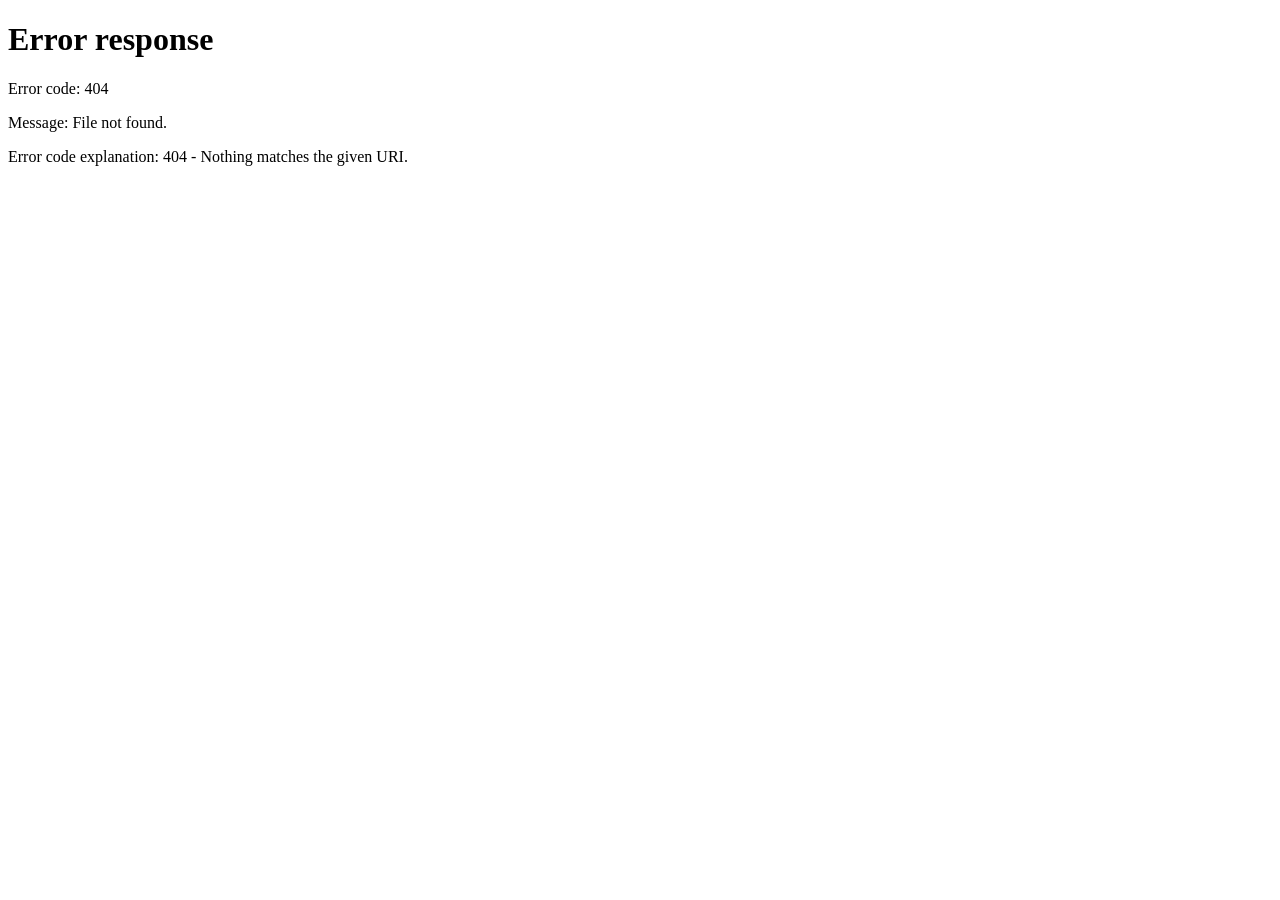
==== services/index.html @ 474b0124 "Add files via upload" ====
<!DOCTYPE html>
<html>
<head>
<meta charset="utf-8">
<title>Redirecting to SynapseGrid Services...</title>
<script>
  const SLUGS = {
    software: 'custom-software',
    cloud: 'cloud-devops',
    security: 'cybersecurity',
    data: 'data-ai',
    consulting: 'it-consulting',
    support: 'managed-it-support'
  };
  const p = new URLSearchParams(location.search).get('s');
  const target = SLUGS[p] || 'custom-software';
  location.replace(target + '/' + (location.search || '') + (location.hash || ''));
</script>
</head>
<body>
<p>Redirecting to <a href="custom-software/">SynapseGrid Services</a>...</p>
</body>
</html>
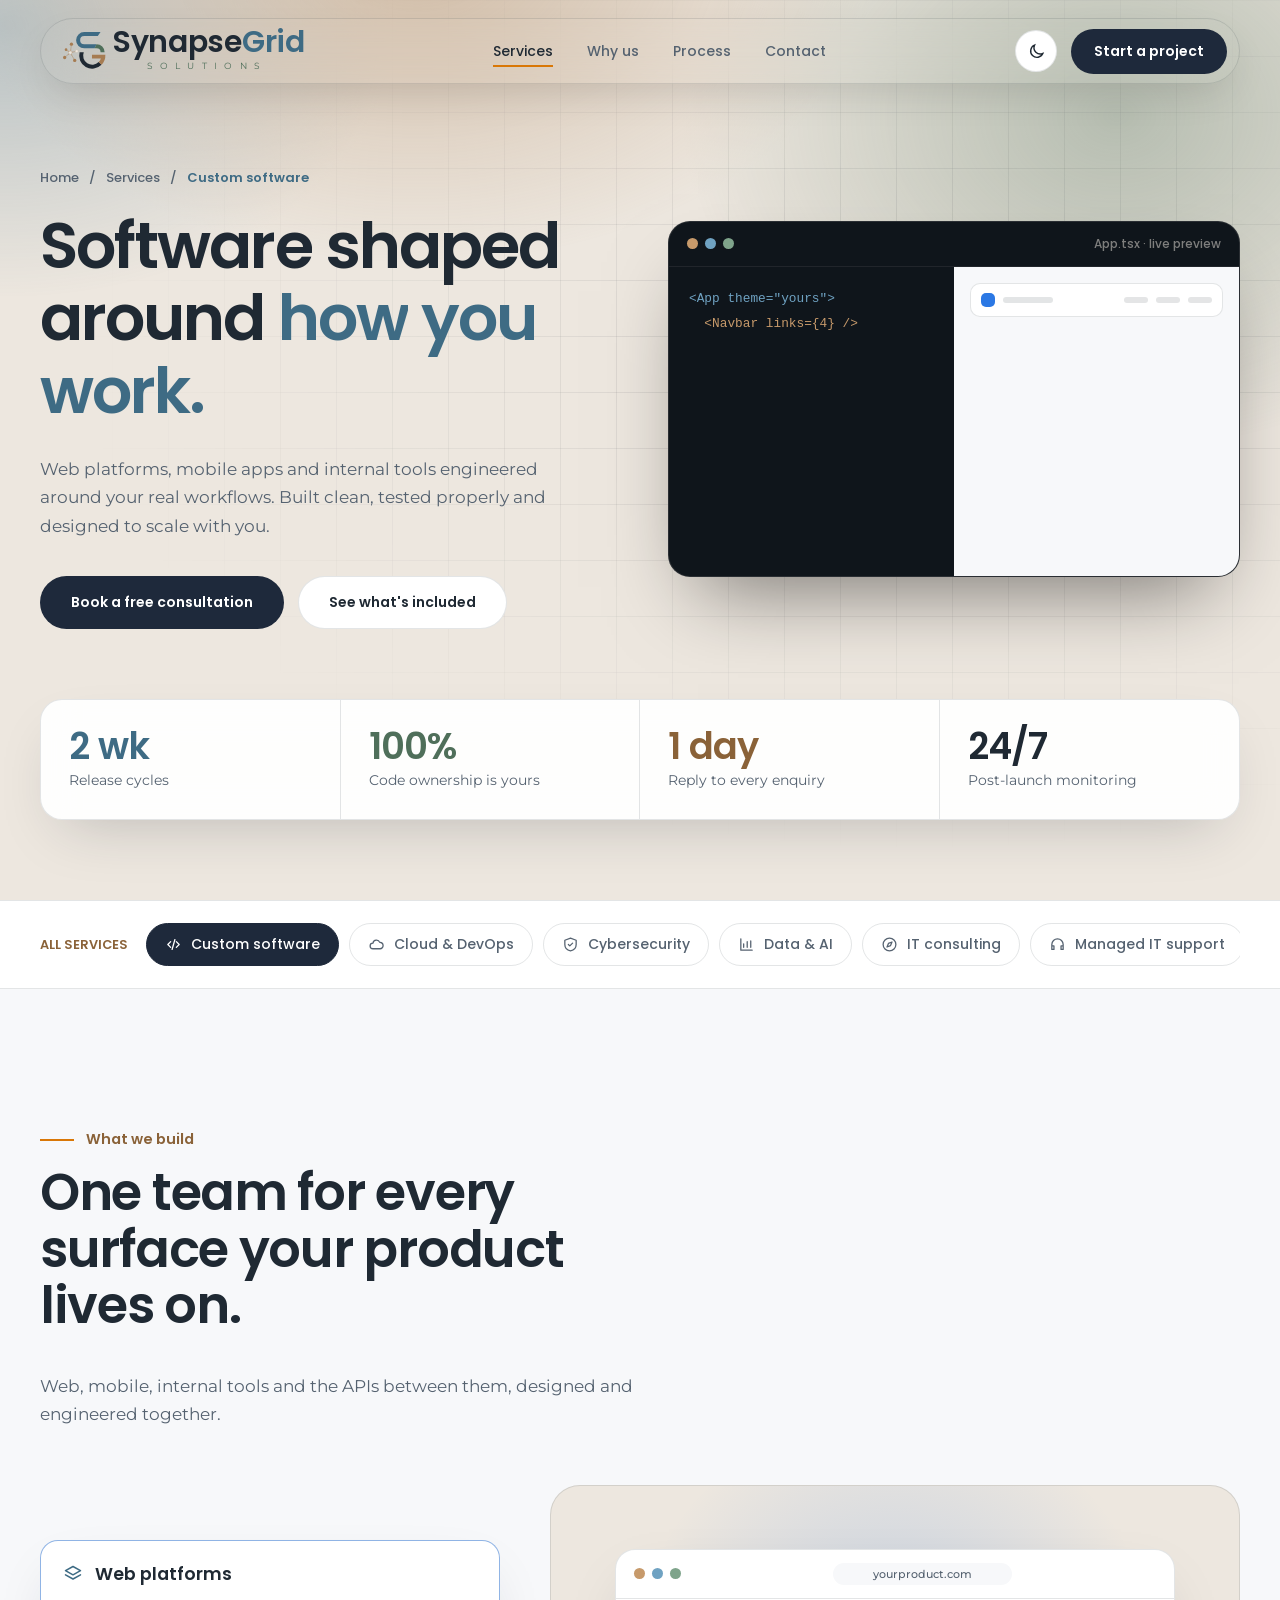
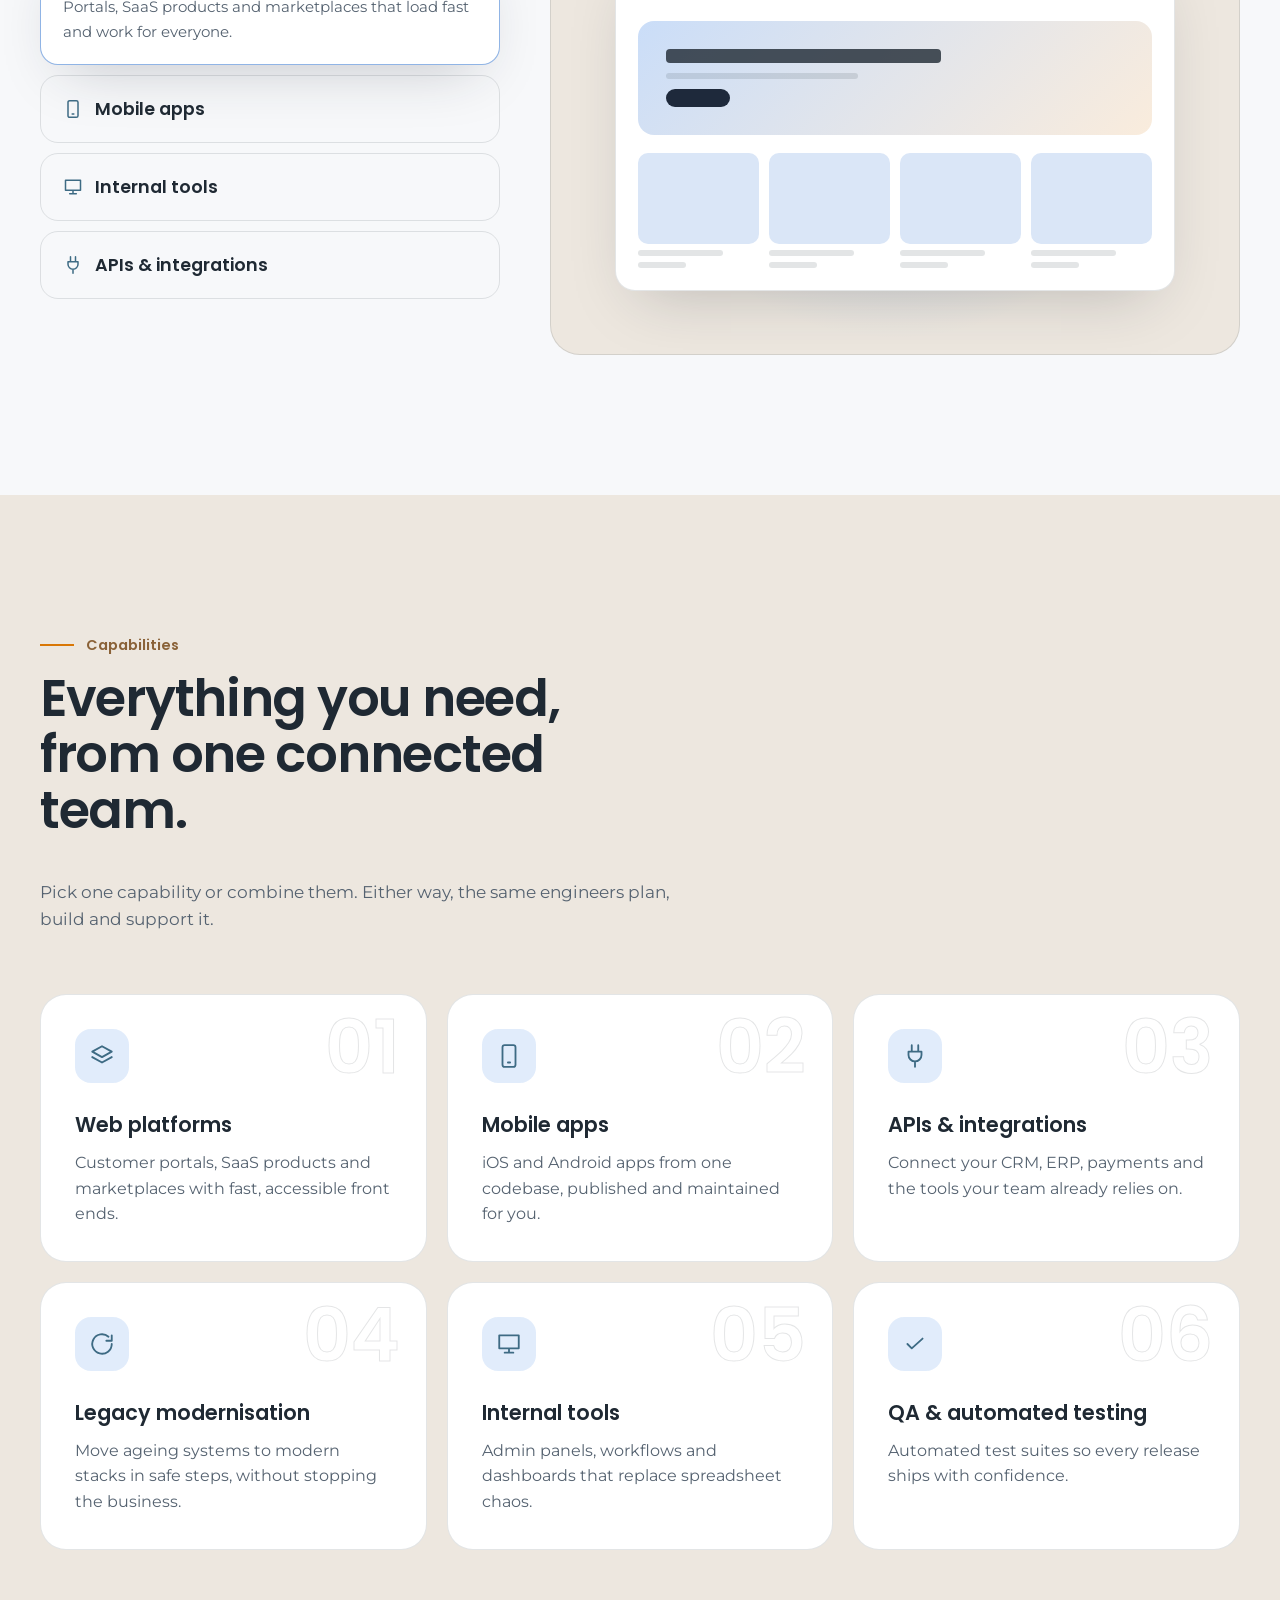
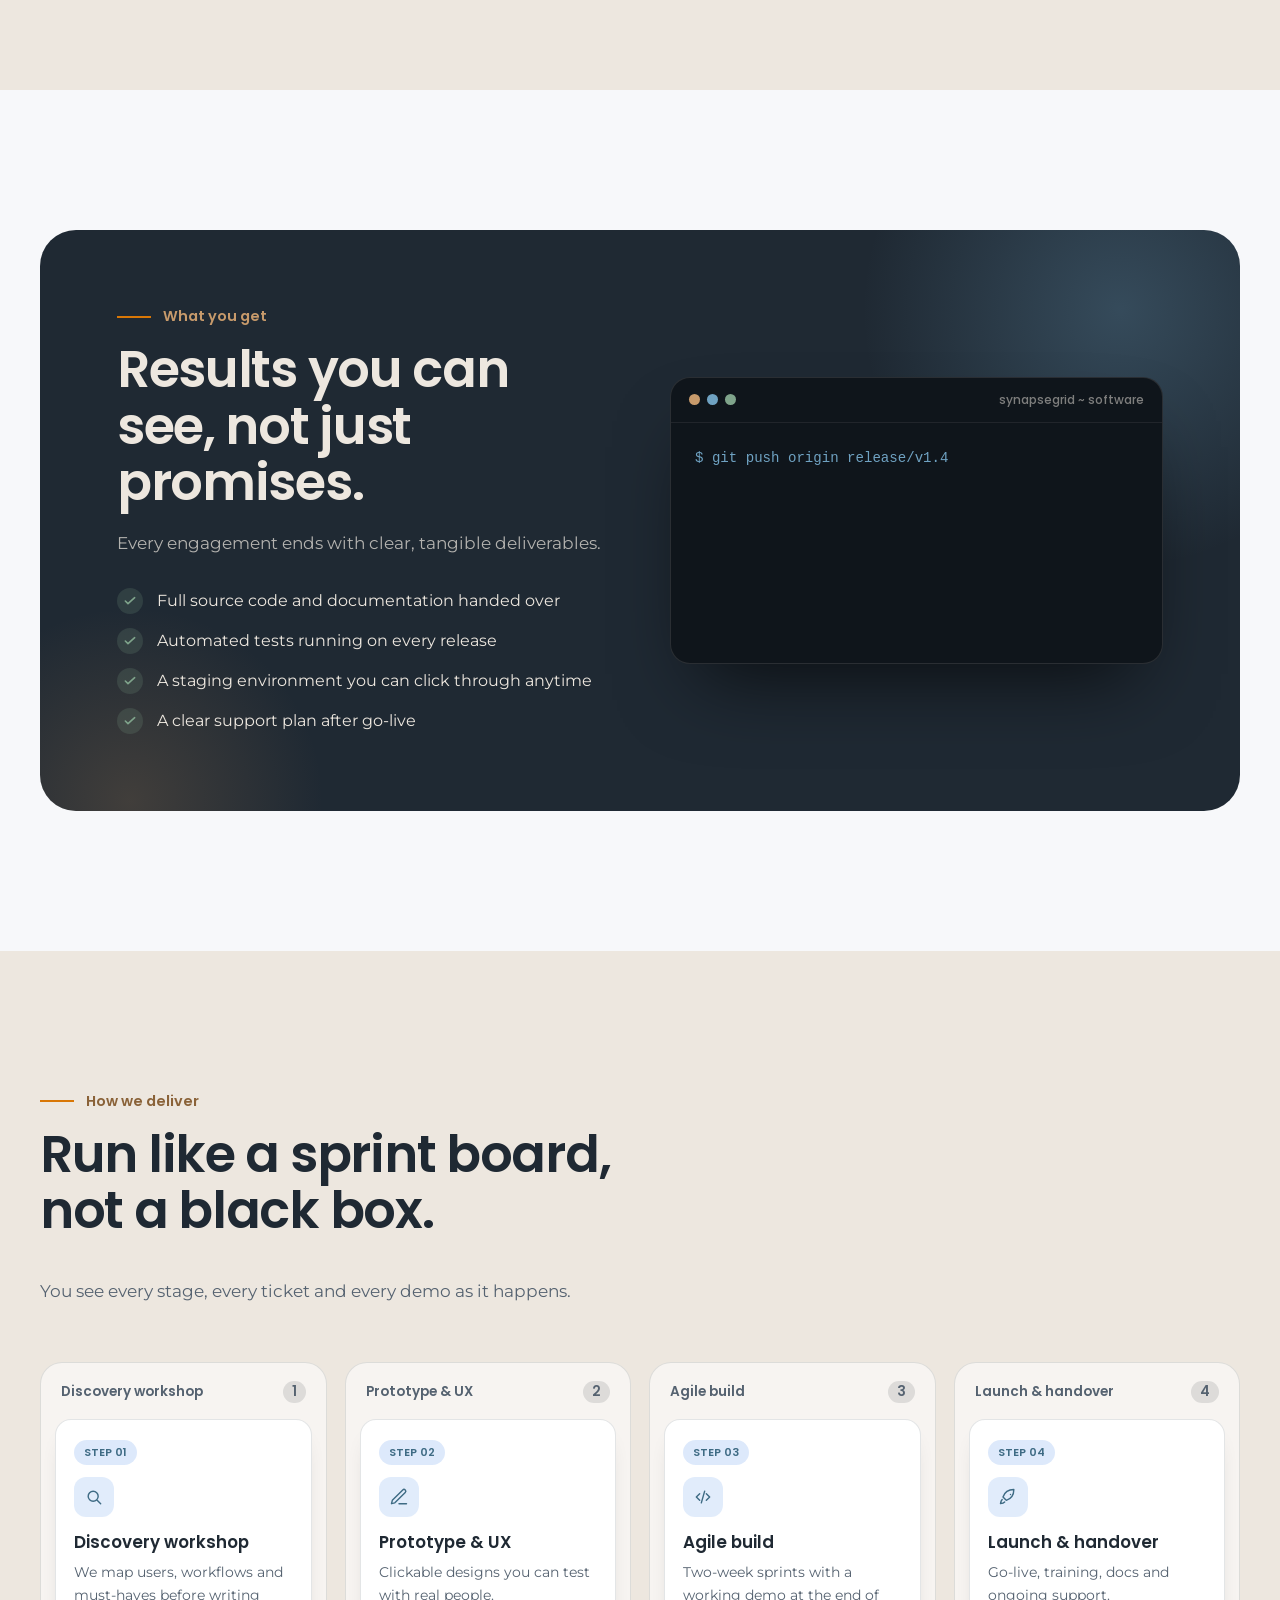
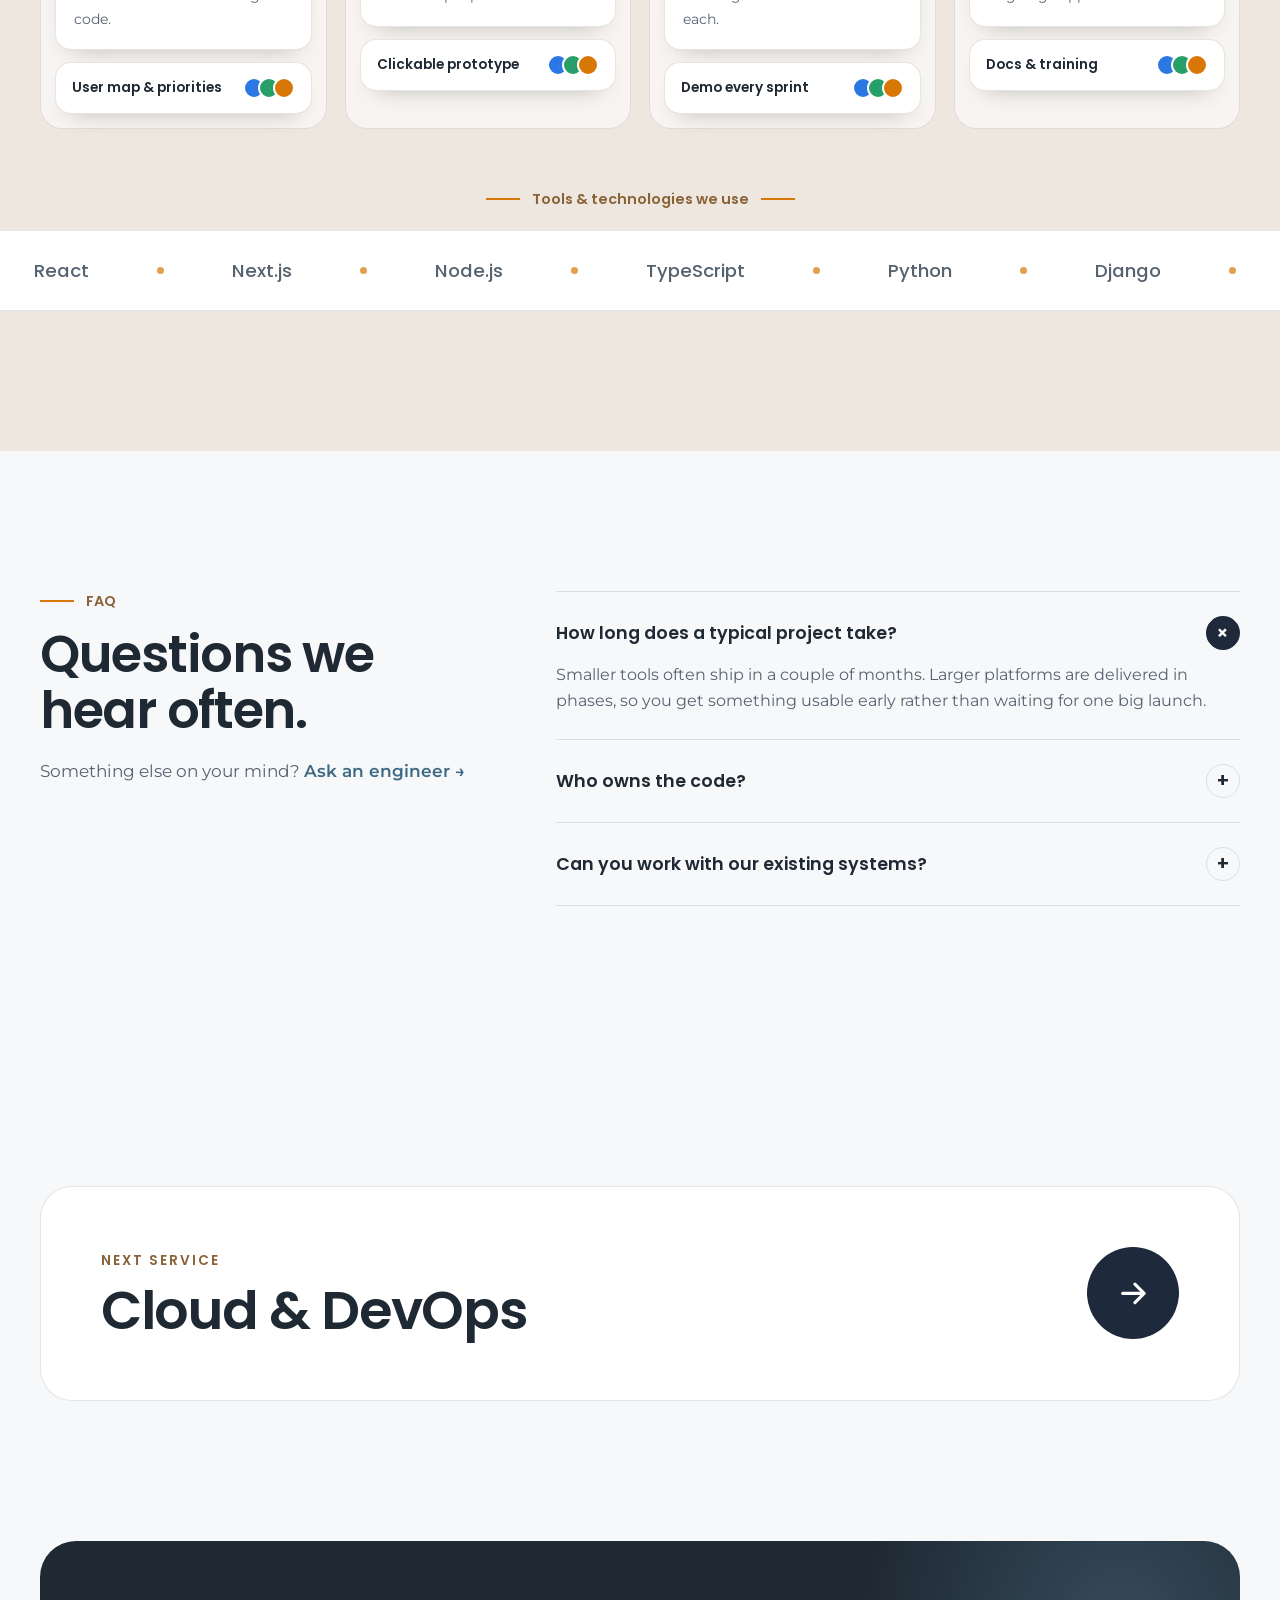
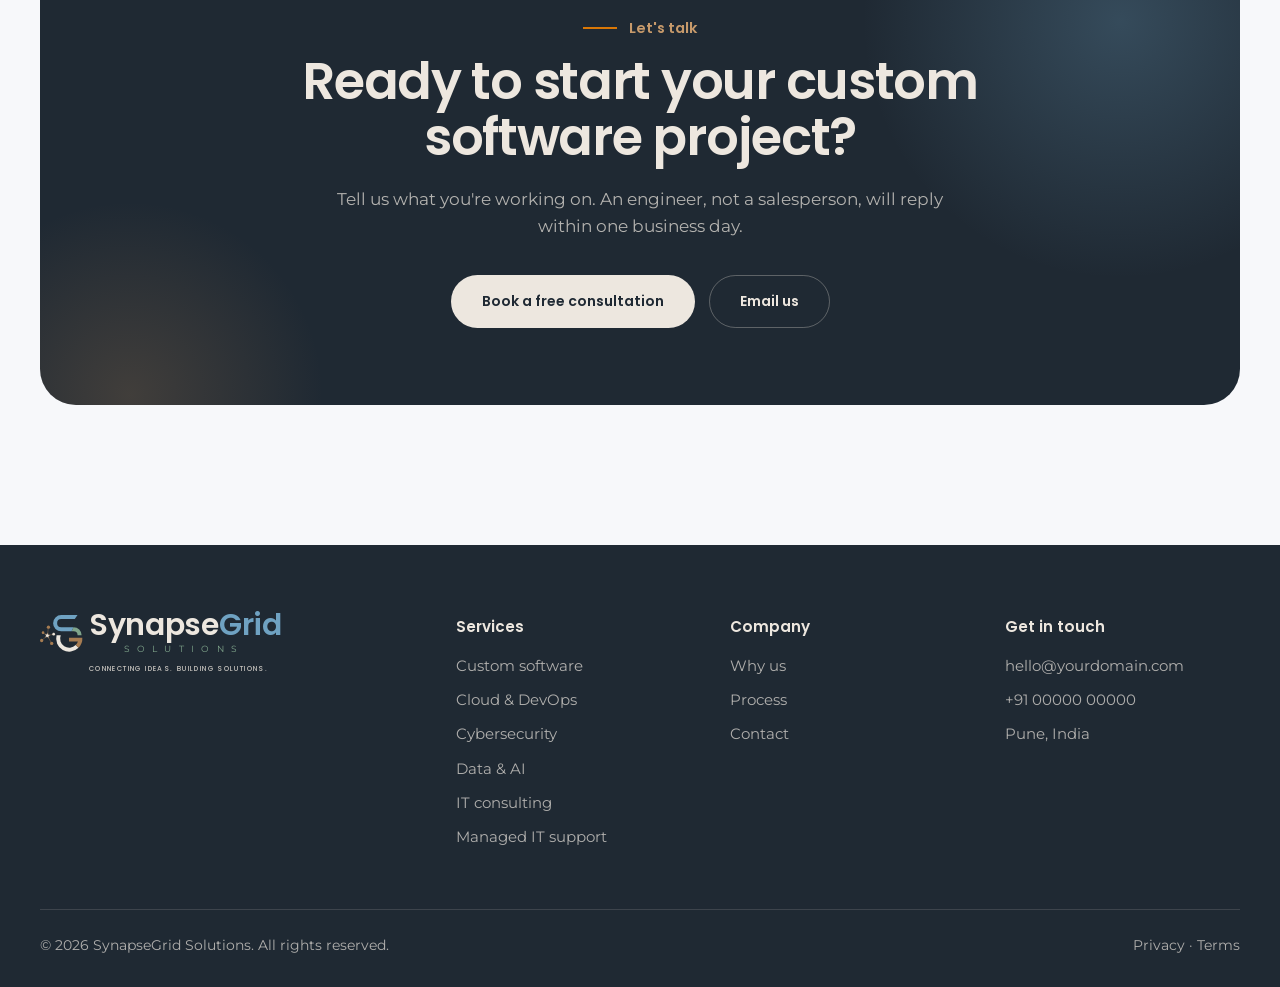
==== commit c8a47e02: "Update index.html" ====
--- a/services/index.html
+++ b/services/index.html
@@ -1,6 +1,13 @@
 <!DOCTYPE html>
 <html>
 <head>
+  <script async src="https://www.googletagmanager.com/gtag/js?id=G-V6ZFCNS4F2"></script>
+    <script>
+      window.dataLayer = window.dataLayer || [];
+      function gtag(){dataLayer.push(arguments);}
+      gtag('js', new Date());
+      gtag('config', 'G-V6ZFCNS4F2');
+    </script>
 <meta charset="utf-8">
 <title>Redirecting to SynapseGrid Services...</title>
 <script>
@@ -20,4 +27,4 @@
 <body>
 <p>Redirecting to <a href="custom-software/">SynapseGrid Services</a>...</p>
 </body>
-</html>+</html>
